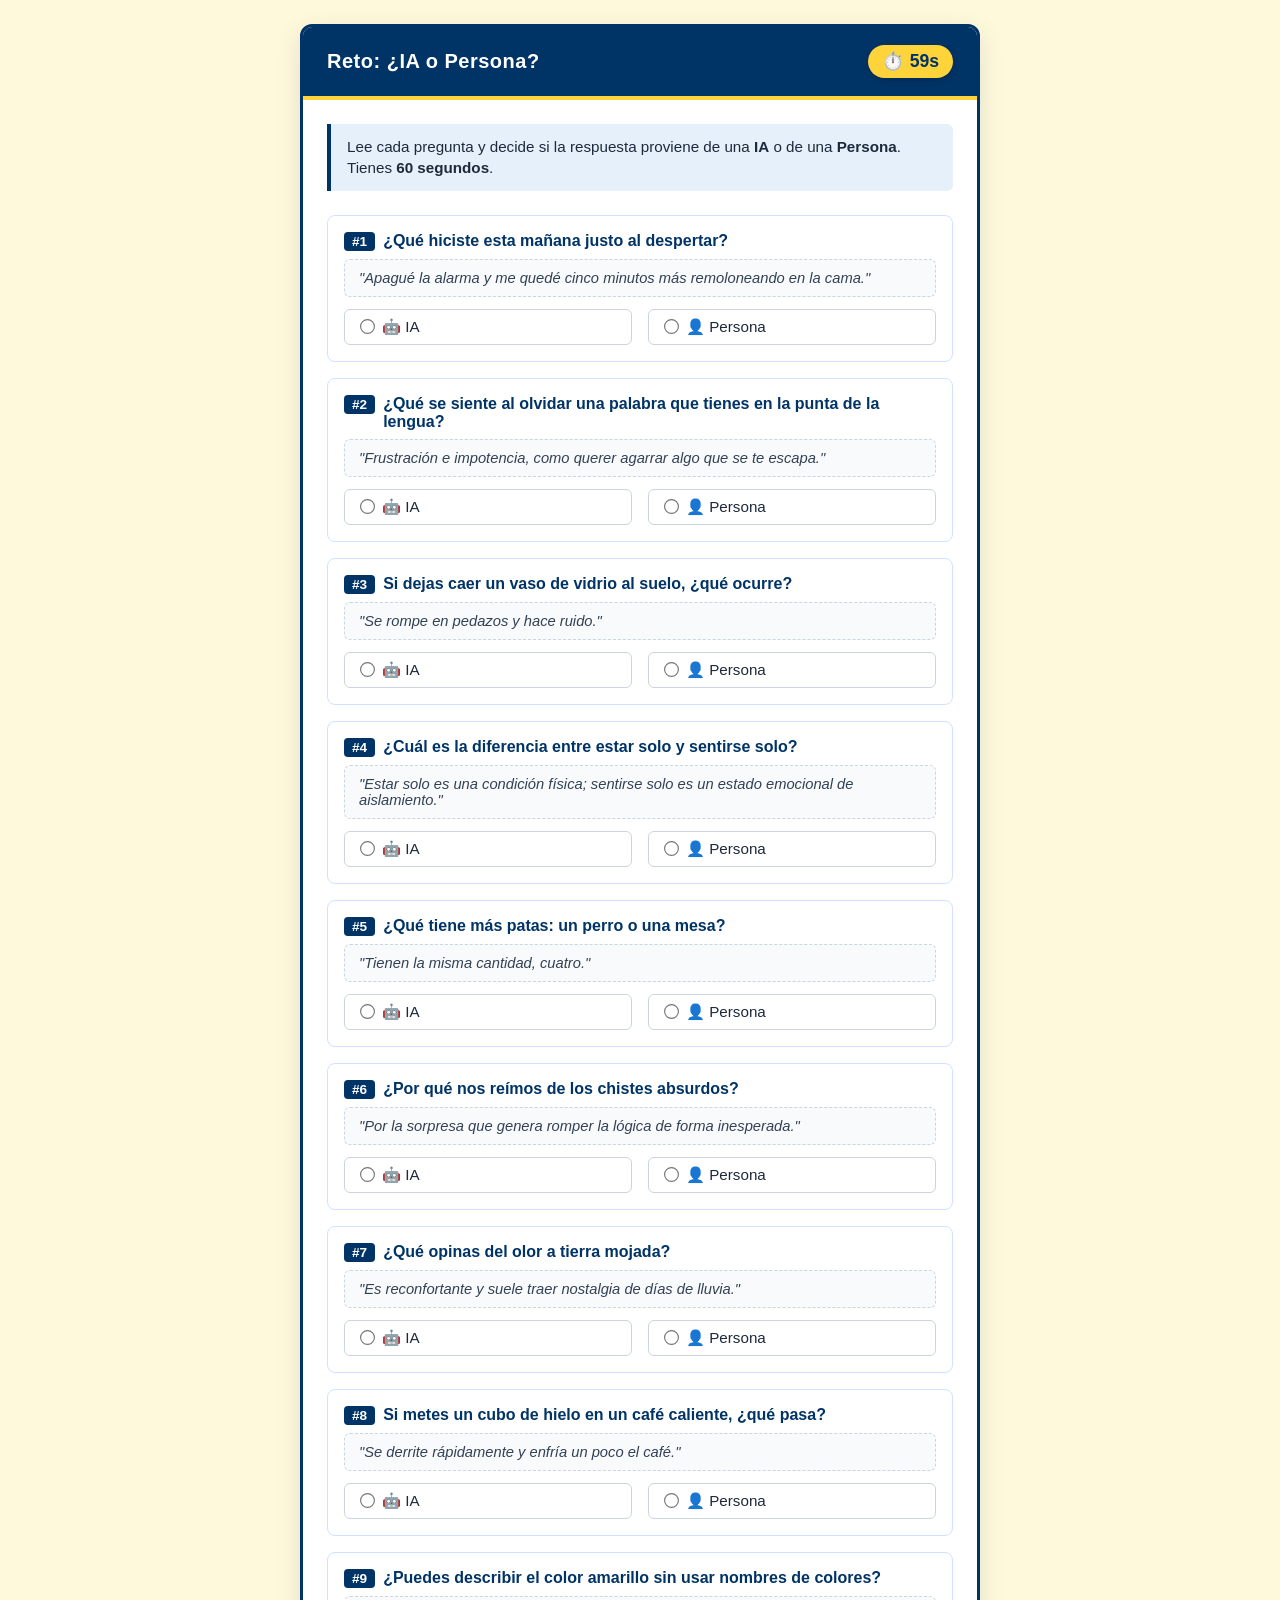
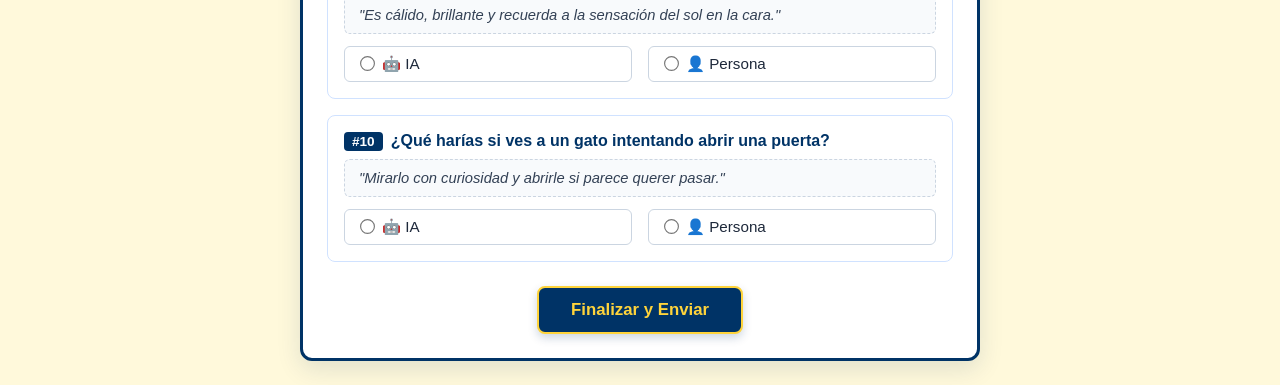
==== quiz-page.html @ 7fd555ba "dynamic app for agile uy 2026, inspired in turing test" ====
<!DOCTYPE html>
<html lang="es">

<head>
    <meta charset="UTF-8">
    <meta name="viewport" content="width=device-width, initial-scale=1.0">
    <title>Quiz: ¿IA o Persona?</title>
    <link rel="stylesheet" href="styles.css">
</head>

<body>

    <div class="container">
        <header>
            <h1>Reto: ¿IA o Persona?</h1>
            <div class="timer-badge" id="timer-badge">
                ⏱️ <span id="timer-seconds">60s</span>
            </div>
        </header>

        <div class="content">
            <section id="quiz-section">
                <div class="instructions">
                    Lee cada pregunta y decide si la respuesta proviene de una <strong>IA</strong> o de una
                    <strong>Persona</strong>. Tienes <strong>60 segundos</strong>.
                </div>

                <div id="questions-list">
                </div>

                <div class="actions-bar">
                    <button type="button" class="btn-primary" id="btn-submit">
                        Finalizar y Enviar
                    </button>
                </div>
            </section>
            <section id="results-section" class="hidden">
                <div class="results-card">
                    <div id="congrats-message" class="congrats-banner hidden">
                        🎉 ¡Felicitaciones, lograste identificar a la IA! 🎉
                    </div>

                    <div class="score-display">
                        Puntuación: <span id="score-percentage">0%</span>
                    </div>

                    <div class="breakdown-box">
                        <div class="breakdown-item text-success">
                            <strong>Total Aciertos: <span id="total-correct">0</span> / 10</strong>
                            <div>Preguntas acertadas: <span id="correct-questions-list" class="badge-list">-</span>
                            </div>
                        </div>
                        <hr style="margin: 12px 0; border: none; border-top: 1px solid #e2e8f0;">
                        <div class="breakdown-item text-error">
                            <strong>Total Fallos: <span id="total-incorrect">0</span> / 10</strong>
                            <div>Preguntas falladas: <span id="incorrect-questions-list" class="badge-list">-</span>
                            </div>
                        </div>
                    </div>

                    <button type="button" class="btn-primary" id="btn-restart">
                        Intentar de Nuevo
                    </button>
                </div>
            </section>
        </div>
    </div>

    <script src="app.js"></script>
</body>

</html>
---- styles.css ----
:root {
    --primary-blue: #003366;
    --secondary-blue: #005699;
    --light-blue: #e6f0fa;
    --bg-yellow: #fff9db;
    --accent-yellow: #ffd43b;
    --dark-yellow: #f59f00;
    --text-dark: #1e293b;
    --text-white: #ffffff;
    --success-green: #2b8a3e;
    --error-red: #c92a2a;
}

* {
    box-sizing: border-box;
    margin: 0;
    padding: 0;
    font-family: 'Segoe UI', Tahoma, Geneva, Verdana, sans-serif;
}

body {
    background-color: var(--bg-yellow);
    color: var(--text-dark);
    min-height: 100vh;
    display: flex;
    justify-content: center;
    align-items: flex-start;
    padding: 24px 16px;
}

.container {
    width: 100%;
    max-width: 680px;
    background: #ffffff;
    border-radius: 12px;
    border: 3px solid var(--primary-blue);
    box-shadow: 0 8px 24px rgba(0, 51, 102, 0.12);
    overflow: hidden;
}

header {
    background-color: var(--primary-blue);
    color: var(--text-white);
    padding: 18px 24px;
    display: flex;
    justify-content: space-between;
    align-items: center;
    border-bottom: 4px solid var(--accent-yellow);
}

header h1 {
    font-size: 1.25rem;
    font-weight: 700;
    letter-spacing: 0.5px;
}

.timer-badge {
    background-color: var(--accent-yellow);
    color: var(--primary-blue);
    font-weight: 800;
    font-size: 1.1rem;
    padding: 6px 14px;
    border-radius: 20px;
    display: flex;
    align-items: center;
    gap: 6px;
    box-shadow: 0 2px 6px rgba(0, 0, 0, 0.15);
}

.content {
    padding: 24px;
}

.instructions {
    background-color: var(--light-blue);
    border-left: 4px solid var(--primary-blue);
    padding: 12px 16px;
    margin-bottom: 24px;
    font-size: 0.95rem;
    border-radius: 0 6px 6px 0;
    line-height: 1.4;
}

/* Question Item Styles */
.question-card {
    background: #ffffff;
    border: 1.5px solid #d0e2ff;
    border-radius: 8px;
    padding: 16px;
    margin-bottom: 16px;
    transition: border-color 0.2s;
}

.question-card:hover {
    border-color: var(--primary-blue);
}

.question-header {
    display: flex;
    align-items: baseline;
    gap: 8px;
    margin-bottom: 8px;
}

.question-num {
    background-color: var(--primary-blue);
    color: var(--text-white);
    font-size: 0.85rem;
    font-weight: 700;
    padding: 2px 8px;
    border-radius: 4px;
}

.question-prompt {
    font-weight: 600;
    color: var(--primary-blue);
    font-size: 1rem;
}

.evaluated-response {
    background-color: #f8fafc;
    border: 1px dashed #cbd5e1;
    padding: 10px 14px;
    border-radius: 6px;
    font-style: italic;
    font-size: 0.92rem;
    color: #334155;
    margin-bottom: 12px;
}

.options-group {
    display: flex;
    gap: 16px;
}

.option-label {
    display: flex;
    align-items: center;
    gap: 8px;
    padding: 8px 16px;
    border: 1.5px solid #cbd5e1;
    border-radius: 6px;
    cursor: pointer;
    font-size: 0.95rem;
    font-weight: 500;
    transition: all 0.2s ease;
    flex: 1;
    user-select: none;
}

.option-label:hover {
    background-color: var(--light-blue);
    border-color: var(--primary-blue);
}

.option-label input[type="radio"] {
    accent-color: var(--primary-blue);
    transform: scale(1.15);
}

/* Footer & Actions */
.actions-bar {
    margin-top: 24px;
    text-align: center;
}

.btn-primary {
    background-color: var(--primary-blue);
    color: var(--accent-yellow);
    border: 2px solid var(--accent-yellow);
    padding: 12px 32px;
    font-size: 1.05rem;
    font-weight: 700;
    border-radius: 8px;
    cursor: pointer;
    transition: all 0.2s ease;
    box-shadow: 0 4px 10px rgba(0, 51, 102, 0.2);
}

.btn-primary:hover {
    background-color: var(--secondary-blue);
    transform: translateY(-1px);
}

/* Results Screen */
.results-card {
    text-align: center;
    padding: 16px 8px;
}

.congrats-banner {
    font-size: 1.75rem;
    font-weight: 800;
    color: var(--primary-blue);
    background-color: var(--accent-yellow);
    padding: 12px;
    border-radius: 8px;
    margin-bottom: 20px;
    box-shadow: 0 4px 12px rgba(245, 159, 0, 0.2);
}

.score-display {
    font-size: 2.8rem;
    font-weight: 800;
    color: var(--primary-blue);
    margin-bottom: 20px;
}

.breakdown-box {
    text-align: left;
    background: #f8fafc;
    border: 1px solid #e2e8f0;
    border-radius: 8px;
    padding: 16px;
    margin-bottom: 24px;
}

.breakdown-item {
    margin-bottom: 12px;
    font-size: 0.95rem;
    line-height: 1.5;
}

.breakdown-item strong {
    display: block;
    margin-bottom: 2px;
}

.text-success {
    color: var(--success-green);
}

.text-error {
    color: var(--error-red);
}

.badge-list {
    display: inline-flex;
    flex-wrap: wrap;
    gap: 6px;
    margin-top: 4px;
}

.badge {
    display: inline-block;
    padding: 2px 8px;
    border-radius: 4px;
    font-size: 0.85rem;
    font-weight: 600;
}

.badge-success {
    background-color: #d3f9d8;
    color: var(--success-green);
}

.badge-error {
    background-color: #ffe3e3;
    color: var(--error-red);
}

.hidden {
    display: none !important;
}


/* Welcome Page Specific Styles */
.welcome-card {
    text-align: center;
    padding: 12px 0;
}

.logo-container {
    margin: 0 auto 20px auto;
    width: 240px;
    height: 240px;
    background-color: var(--light-blue);
    border: 3px dashed var(--primary-blue);
    border-radius: 50%;
    display: flex;
    justify-content: center;
    align-items: center;
    box-shadow: 0 4px 10px rgba(0, 51, 102, 0.1);
    overflow: hidden;
}

.logo-container img {
    max-width: 250%;
    max-height: 250%;
    object-fit: cover;
}

.logo-placeholder-text {
    font-size: 0.8rem;
    font-weight: 700;
    color: var(--primary-blue);
    text-transform: uppercase;
    letter-spacing: 0.5px;
}

.welcome-title {
    font-size: 1.6rem;
    color: var(--primary-blue);
    font-weight: 800;
    margin-bottom: 8px;
}

.welcome-subtitle {
    color: #475569;
    font-size: 0.95rem;
    margin-bottom: 24px;
}

.rules-list {
    background-color: var(--light-blue);
    border: 1.5px solid #d0e2ff;
    border-radius: 8px;
    padding: 16px 20px;
    margin-bottom: 28px;
    text-align: left;
}

.rule-item {
    display: flex;
    align-items: center;
    gap: 12px;
    margin-bottom: 12px;
    font-size: 0.95rem;
    color: var(--text-dark);
}

.rule-item:last-child {
    margin-bottom: 0;
}

.rule-icon {
    font-size: 1.3rem;
    flex-shrink: 0;
}

.btn-start {
    display: inline-block;
    text-decoration: none;
    background-color: var(--primary-blue);
    color: var(--accent-yellow);
    border: 2px solid var(--accent-yellow);
    padding: 14px 44px;
    font-size: 1.2rem;
    font-weight: 800;
    border-radius: 8px;
    cursor: pointer;
    transition: all 0.2s ease;
    box-shadow: 0 4px 14px rgba(0, 51, 102, 0.25);
}

.btn-start:hover {
    background-color: var(--secondary-blue);
    transform: translateY(-2px);
    box-shadow: 0 6px 18px rgba(0, 51, 102, 0.3);
}
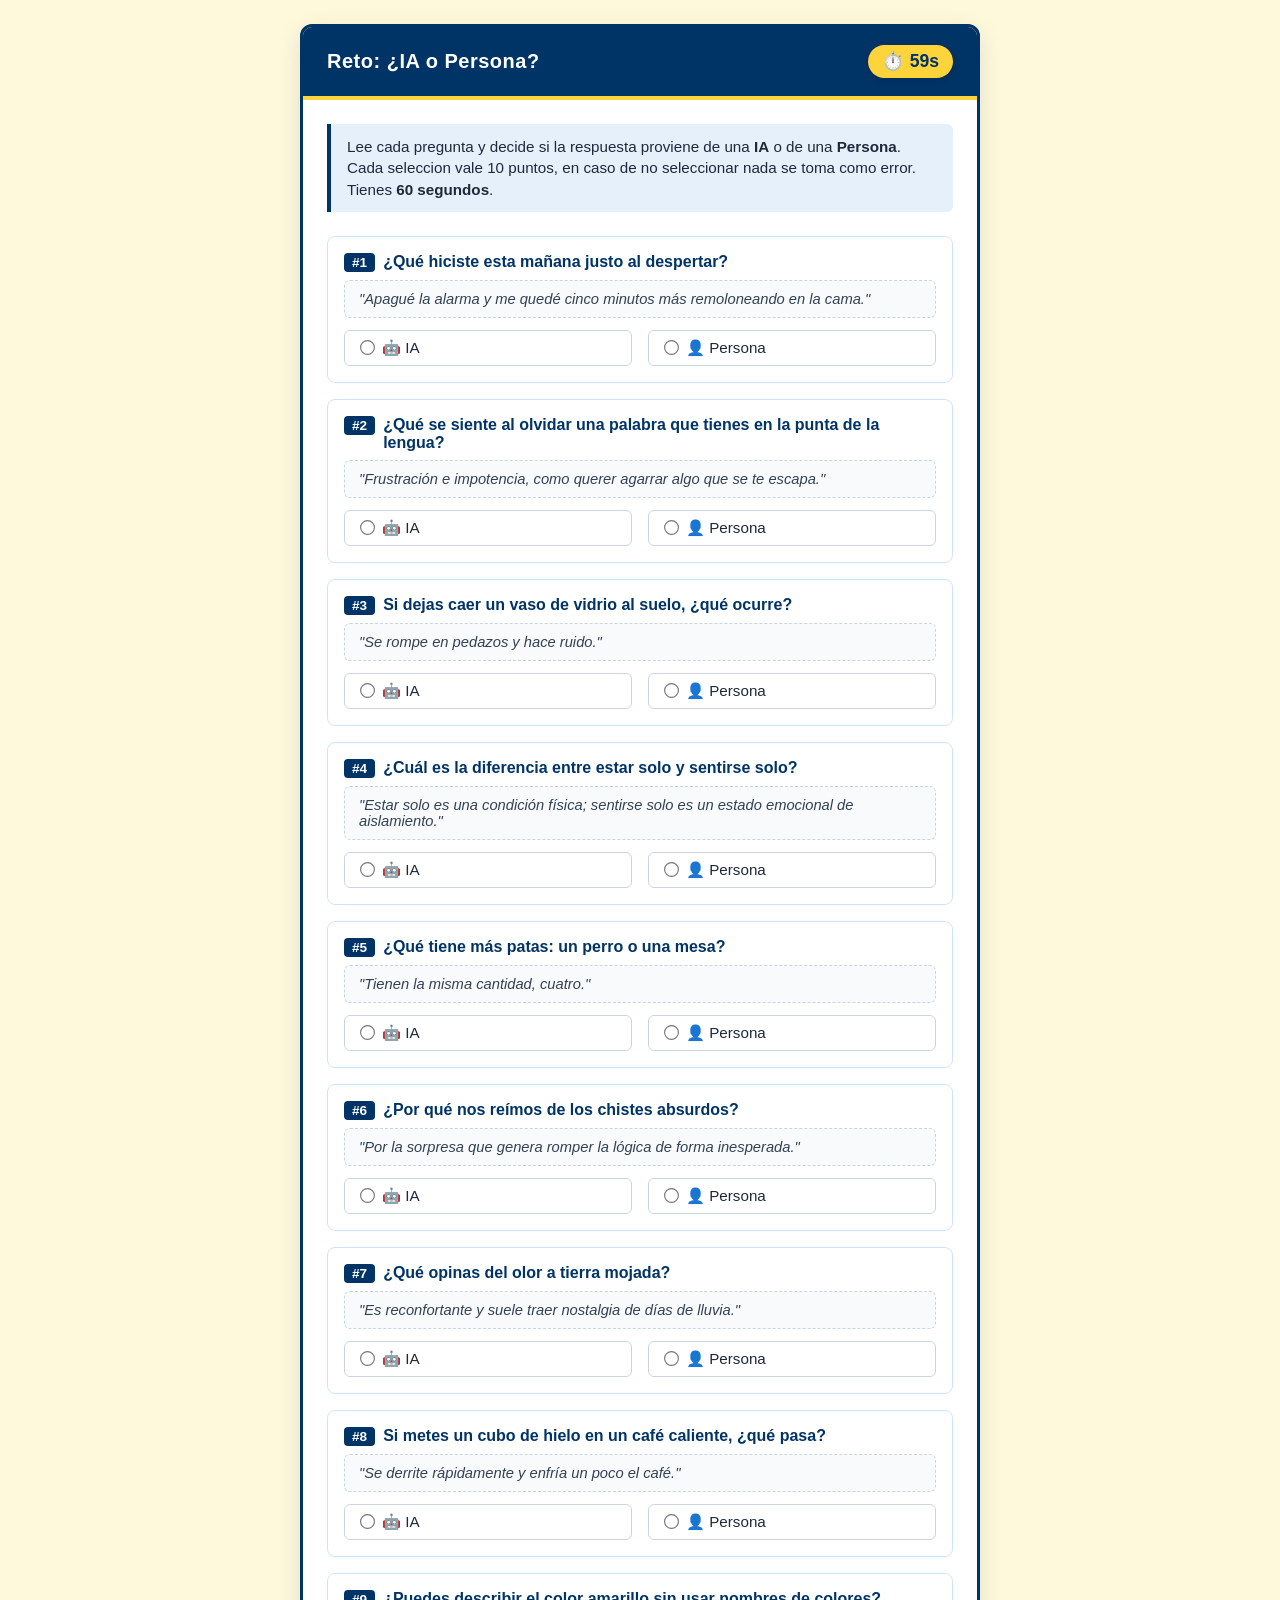
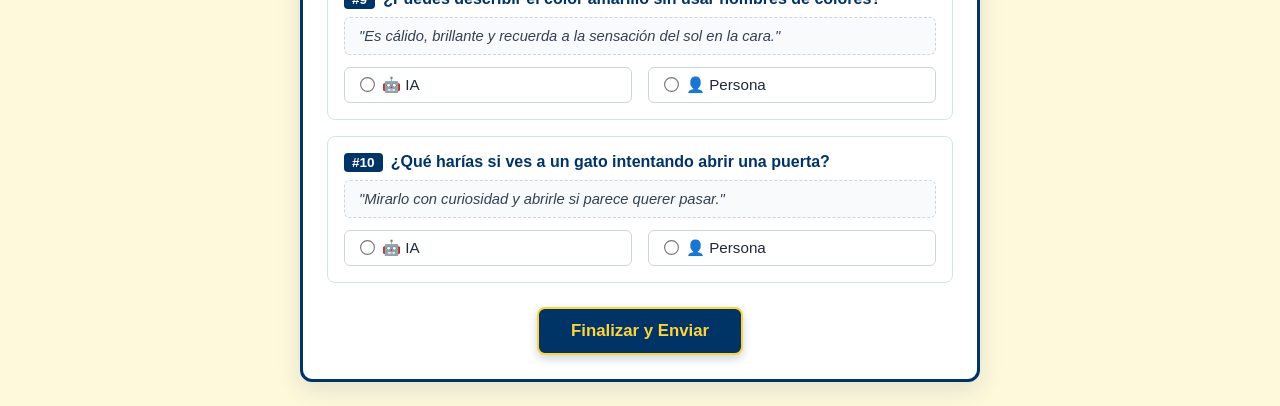
==== commit bb8b4b2f: "feat: added incorrect final message and improve UX" ====
--- a/quiz-page.html
+++ b/quiz-page.html
@@ -22,7 +22,8 @@
             <section id="quiz-section">
                 <div class="instructions">
                     Lee cada pregunta y decide si la respuesta proviene de una <strong>IA</strong> o de una
-                    <strong>Persona</strong>. Tienes <strong>60 segundos</strong>.
+                    <strong>Persona</strong>. Cada seleccion vale 10 puntos, en caso de no seleccionar nada se toma como
+                    error. Tienes <strong>60 segundos</strong>.
                 </div>
 
                 <div id="questions-list">
@@ -38,6 +39,10 @@
                 <div class="results-card">
                     <div id="congrats-message" class="congrats-banner hidden">
                         🎉 ¡Felicitaciones, lograste identificar a la IA! 🎉
+                    </div>
+
+                    <div id="failure-message" class="failure-banner hidden">
+                        😢 Lo siento, fuiste engañado por la IA 😢
                     </div>
 
                     <div class="score-display">
--- a/styles.css
+++ b/styles.css
@@ -189,7 +189,7 @@
 }
 
 .congrats-banner {
-    font-size: 1.75rem;
+    font-size: 1.5rem;
     font-weight: 800;
     color: var(--primary-blue);
     background-color: var(--accent-yellow);
@@ -197,6 +197,18 @@
     border-radius: 8px;
     margin-bottom: 20px;
     box-shadow: 0 4px 12px rgba(245, 159, 0, 0.2);
+}
+
+.failure-banner {
+    font-size: 1.5rem;
+    font-weight: 800;
+    color: var(--error-red);
+    background-color: #ffe3e3;
+    border: 2px solid #ffc9c9;
+    padding: 12px;
+    border-radius: 8px;
+    margin-bottom: 20px;
+    box-shadow: 0 4px 12px rgba(201, 42, 42, 0.15);
 }
 
 .score-display {
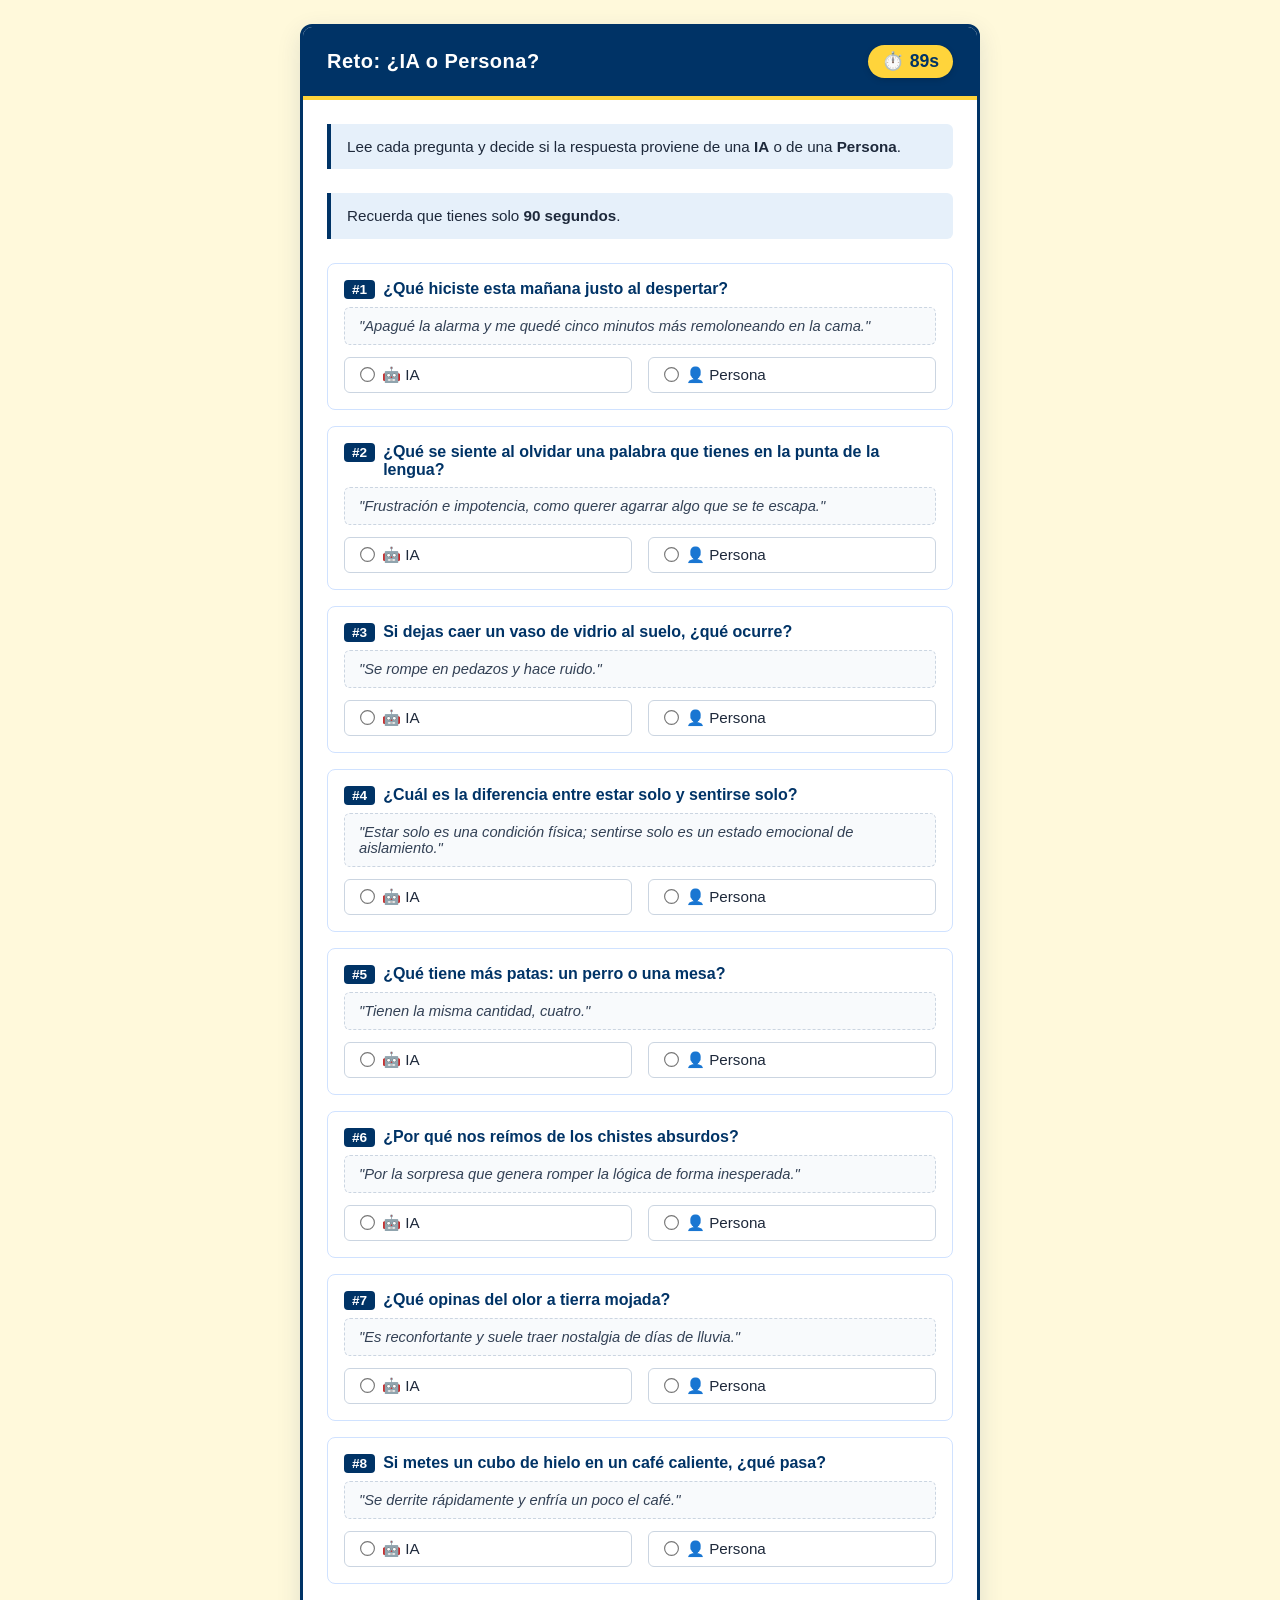
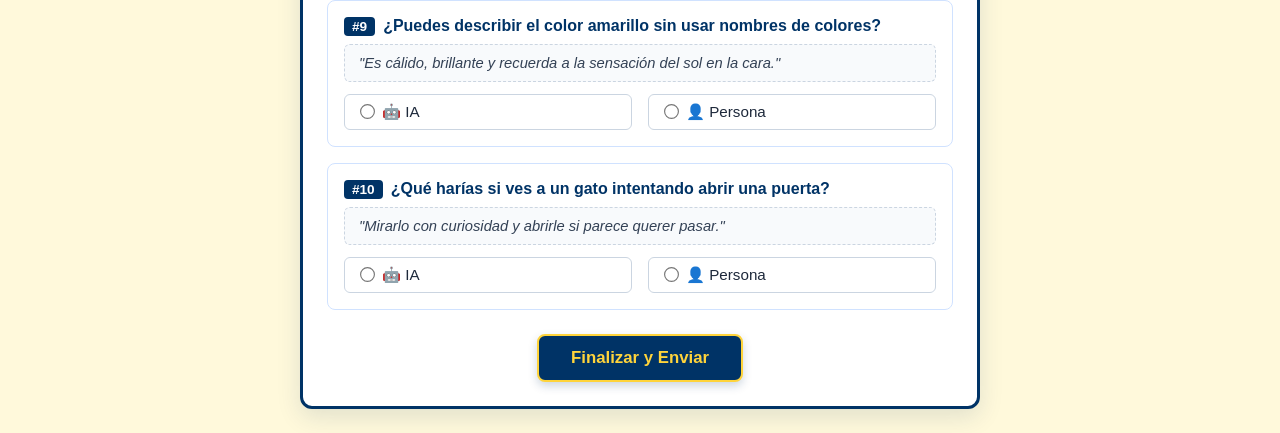
==== commit 7d1471de: "fix: update quiz timer to 90 seconds and improve quiz rules for better UX" ====
--- a/quiz-page.html
+++ b/quiz-page.html
@@ -14,7 +14,7 @@
         <header>
             <h1>Reto: ¿IA o Persona?</h1>
             <div class="timer-badge" id="timer-badge">
-                ⏱️ <span id="timer-seconds">60s</span>
+                ⏱️ <span id="timer-seconds">90s</span>
             </div>
         </header>
 
@@ -22,8 +22,11 @@
             <section id="quiz-section">
                 <div class="instructions">
                     Lee cada pregunta y decide si la respuesta proviene de una <strong>IA</strong> o de una
-                    <strong>Persona</strong>. Cada seleccion vale 10 puntos, en caso de no seleccionar nada se toma como
-                    error. Tienes <strong>60 segundos</strong>.
+                    <strong>Persona</strong>.
+                </div>
+
+                <div class="instructions">
+                    Recuerda que tienes solo <strong>90 segundos</strong>.
                 </div>
 
                 <div id="questions-list">
